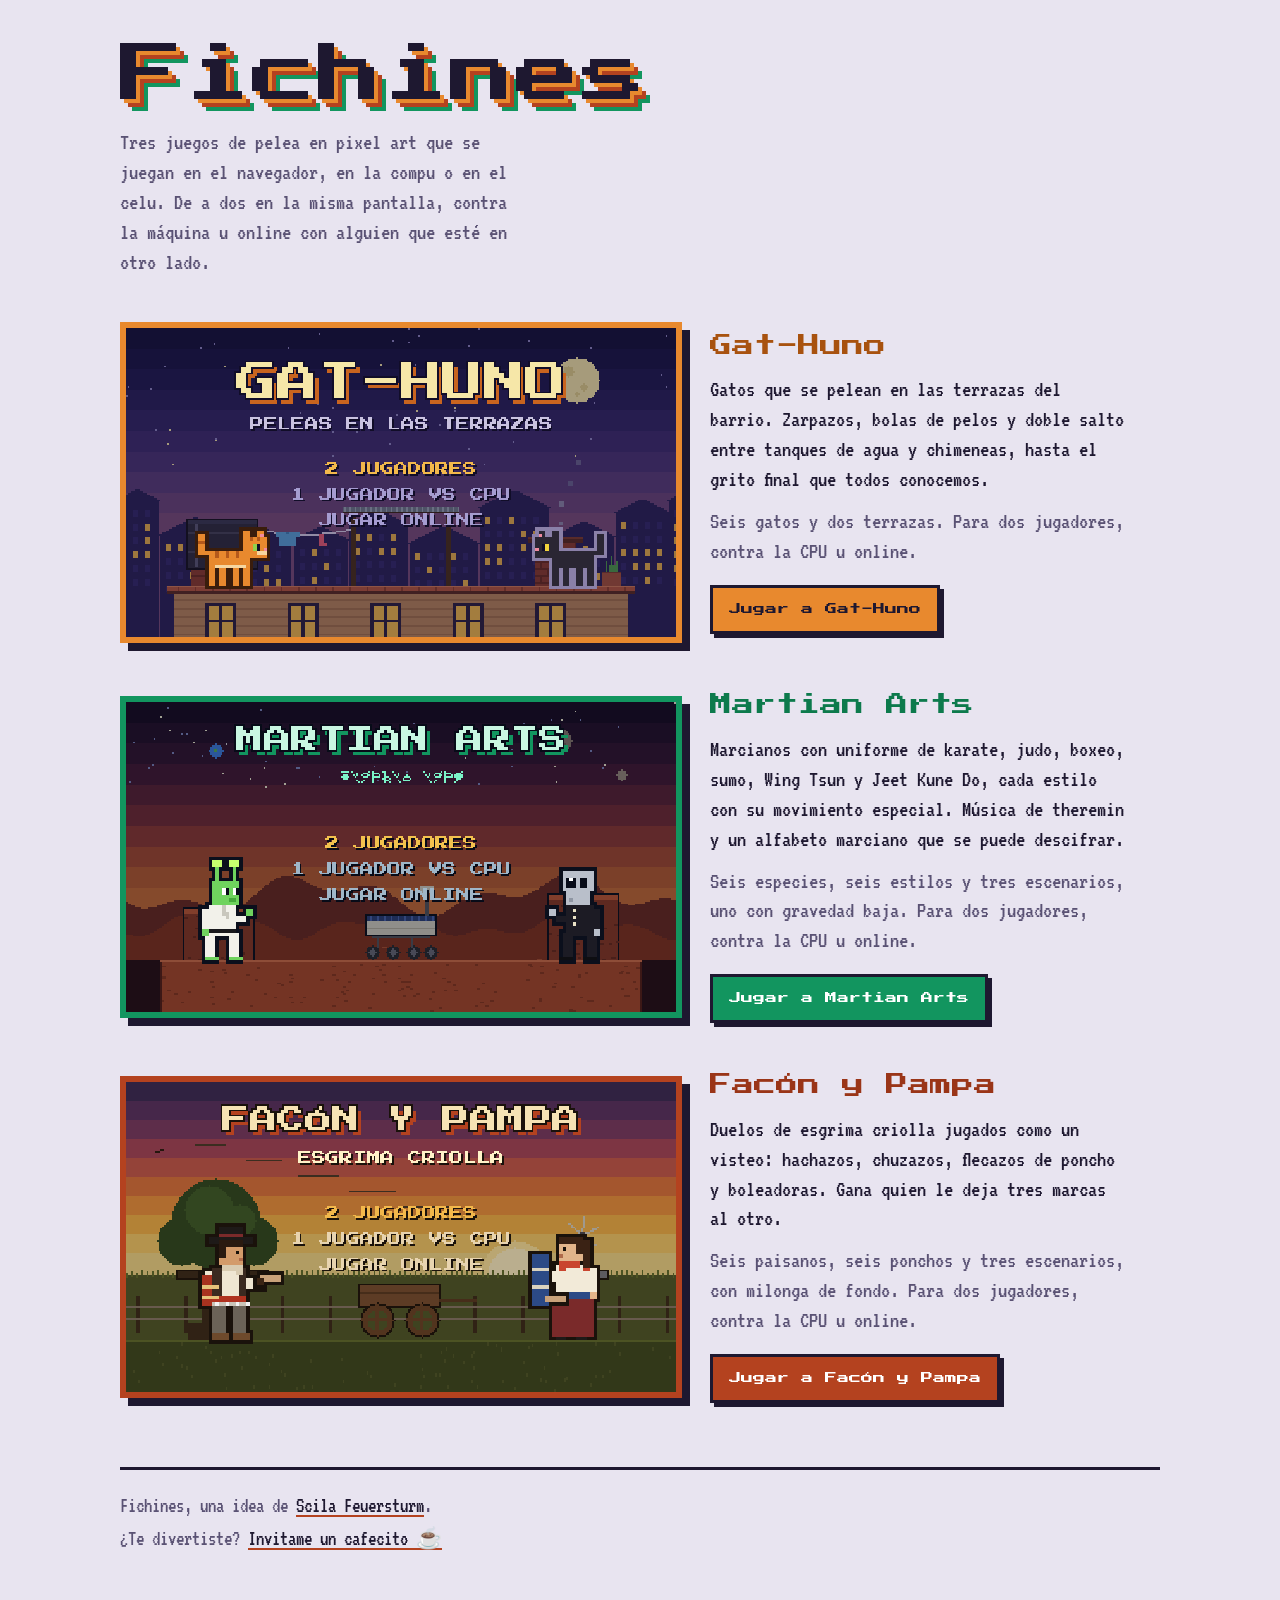
==== public/index.html @ 26279c91 "Create index.html" ====
<!DOCTYPE html>
<html lang="es">
<head>
<meta charset="utf-8">
<meta name="viewport" content="width=device-width, initial-scale=1, viewport-fit=cover">
<title>Fichines</title>
<meta name="description" content="Tres juegos de pelea en pixel art para jugar en el navegador: Gat-Huno, Martian Arts y Facón y Pampa.">
<link rel="preconnect" href="https://fonts.googleapis.com">
<link rel="preconnect" href="https://fonts.gstatic.com" crossorigin>
<link href="https://fonts.googleapis.com/css2?family=Press+Start+2P&family=VT323&display=swap" rel="stylesheet">
<style>
:root{
  --bg:#e8e4f0; --ink:#1e1830; --muted:#5a5274; --line:#1e1830; --shade:#c9c2db;
  --gh:#e8892e; --gh-ink:#1e1830; --ma:#12955f; --ma-ink:#ffffff; --fp:#b4421f; --fp-ink:#ffffff;
  --gh-text:#a8520f; --ma-text:#0d7a4c; --fp-text:#9a3518;
  color-scheme: light;
  box-sizing:border-box;
  padding-top:env(safe-area-inset-top,0px);
  padding-bottom:env(safe-area-inset-bottom,0px);
}
@media (prefers-color-scheme: dark){
  :root:not([data-theme="light"]){
    --bg:#16121f; --ink:#f1ead9; --muted:#a79fbf; --line:#3d3555; --shade:#0c0a12;
    --gh:#f0913a; --gh-ink:#16121f; --ma:#4ef0a5; --ma-ink:#16121f; --fp:#e0603e; --fp-ink:#16121f; --gh-text:#f0913a; --ma-text:#4ef0a5; --fp-text:#e0603e;
    color-scheme: dark;
  }
}
:root[data-theme="dark"]{
  --bg:#16121f; --ink:#f1ead9; --muted:#a79fbf; --line:#3d3555; --shade:#0c0a12;
  --gh:#f0913a; --gh-ink:#16121f; --ma:#4ef0a5; --ma-ink:#16121f; --fp:#e0603e; --fp-ink:#16121f; --gh-text:#f0913a; --ma-text:#4ef0a5; --fp-text:#e0603e;
  color-scheme: dark;
}
html{scroll-padding-top:env(safe-area-inset-top,0px);}
*,*::before,*::after{box-sizing:border-box}
body{margin:0; background:var(--bg); color:var(--ink); font-family:"VT323", ui-monospace, "Courier New", monospace; font-size:23px; line-height:1.3}
main{max-width:1080px; margin:0 auto; padding:40px 20px 56px}
header{margin-bottom:44px}
h1{font-family:"Press Start 2P", ui-monospace, monospace; font-weight:normal; font-size:clamp(34px,7vw,64px); line-height:1.1; margin:0 0 18px; letter-spacing:2px;
   text-shadow:4px 4px 0 var(--gh), 8px 8px 0 var(--fp), 12px 12px 0 var(--ma)}
header p{max-width:44ch; margin:0; color:var(--muted)}
.games{display:flex; flex-direction:column; gap:48px}
.game{display:grid; grid-template-columns:minmax(0,1.25fr) minmax(0,1fr); gap:28px; align-items:center}
.screen{display:block; border:6px solid var(--accent); background:#000; box-shadow:8px 8px 0 var(--line); line-height:0}
.screen img{width:100%; height:auto; image-rendering:pixelated; image-rendering:crisp-edges; display:block}
.screen:focus-visible{outline:4px solid var(--ink); outline-offset:4px}
.info h2{font-family:"Press Start 2P", ui-monospace, monospace; font-weight:normal; font-size:clamp(17px,2.4vw,22px); line-height:1.35; margin:0 0 14px; color:var(--accent-text)}
.info p{margin:0 0 12px; max-width:46ch}
.info .modes{color:var(--muted)}
.play{display:inline-block; margin-top:6px; font-family:"Press Start 2P", ui-monospace, monospace; font-size:12px; line-height:1.4;
  background:var(--accent); color:var(--accent-ink); text-decoration:none; padding:13px 16px; border:3px solid var(--line); box-shadow:4px 4px 0 var(--line)}
.play:hover{filter:brightness(1.08)}
.play:active{transform:translate(3px,3px); box-shadow:1px 1px 0 var(--line)}
.play:focus-visible{outline:4px solid var(--ink); outline-offset:3px}
footer{margin-top:64px; padding-top:22px; border-top:3px solid var(--line); color:var(--muted); font-size:21px}
footer p{margin:0 0 6px}
footer a{color:var(--ink); text-decoration:underline; text-decoration-color:var(--fp); text-underline-offset:3px}
footer a:hover{color:var(--fp)}
footer a:focus-visible{outline:3px solid var(--ink); outline-offset:2px}
@media (max-width:760px){
  main{padding-top:28px}
  .game{grid-template-columns:1fr; gap:18px}
  .games{gap:40px}
  h1{text-shadow:3px 3px 0 var(--gh), 6px 6px 0 var(--fp), 9px 9px 0 var(--ma)}
}
@media (prefers-reduced-motion: reduce){ .play:active{transform:none} }
</style>
</head>
<body>
<main>
  <header>
    <h1>Fichines</h1>
    <p>Tres juegos de pelea en pixel art que se juegan en el navegador, en la compu o en el celu. De a dos en la misma pantalla, contra la máquina u online con alguien que esté en otro lado.</p>
  </header>
  <section class="games" aria-label="Juegos">
    <article class="game" style="--accent:var(--gh); --accent-ink:var(--gh-ink); --accent-text:var(--gh-text)">
      <a class="screen" href="https://gat-huno.onrender.com" aria-label="Jugar a Gat-Huno">
        <img src="[data-uri]" width="640" height="360" alt="Pantalla de título de Gat-Huno: un gato naranja y uno negro frente a frente en una terraza de noche">
      </a>
      <div class="info">
        <h2>Gat-Huno</h2>
        <p>Gatos que se pelean en las terrazas del barrio. Zarpazos, bolas de pelos y doble salto entre tanques de agua y chimeneas, hasta el grito final que todos conocemos.</p>
        <p class="modes">Seis gatos y dos terrazas. Para dos jugadores, contra la CPU u online.</p>
        <a class="play" href="https://gat-huno.onrender.com">Jugar a Gat-Huno</a>
      </div>
    </article>
    <article class="game" style="--accent:var(--ma); --accent-ink:var(--ma-ink); --accent-text:var(--ma-text)">
      <a class="screen" href="https://martian-arts.onrender.com" aria-label="Jugar a Martian Arts">
        <img src="[data-uri]" width="640" height="360" alt="Pantalla de título de Martian Arts: un marciano verde con gi de karate y un gris con traje de kung fu en un cráter de Marte">
      </a>
      <div class="info">
        <h2>Martian Arts</h2>
        <p>Marcianos con uniforme de karate, judo, boxeo, sumo, Wing Tsun y Jeet Kune Do, cada estilo con su movimiento especial. Música de theremin y un alfabeto marciano que se puede descifrar.</p>
        <p class="modes">Seis especies, seis estilos y tres escenarios, uno con gravedad baja. Para dos jugadores, contra la CPU u online.</p>
        <a class="play" href="https://martian-arts.onrender.com">Jugar a Martian Arts</a>
      </div>
    </article>
    <article class="game" style="--accent:var(--fp); --accent-ink:var(--fp-ink); --accent-text:var(--fp-text)">
      <a class="screen" href="https://facon-y-pampa.onrender.com" aria-label="Jugar a Facón y Pampa">
        <img src="[data-uri]" width="640" height="360" alt="Pantalla de título de Facón y Pampa: un gaucho y una china frente a frente en la pampa al atardecer">
      </a>
      <div class="info">
        <h2>Facón y Pampa</h2>
        <p>Duelos de esgrima criolla jugados como un visteo: hachazos, chuzazos, flecazos de poncho y boleadoras. Gana quien le deja tres marcas al otro.</p>
        <p class="modes">Seis paisanos, seis ponchos y tres escenarios, con milonga de fondo. Para dos jugadores, contra la CPU u online.</p>
        <a class="play" href="https://facon-y-pampa.onrender.com">Jugar a Facón y Pampa</a>
      </div>
    </article>
  </section>
  <footer>
    <p>Fichines, una idea de <a href="https://www.linkedin.com/in/priscila-gomez-dv" target="_blank" rel="noopener">Scila Feuersturm</a>.</p>
    <p>¿Te divertiste? <a href="https://cafecito.app/scilafeuersturm" target="_blank" rel="noopener">Invitame un cafecito ☕</a></p>
  </footer>
</main>
</body>
</html>
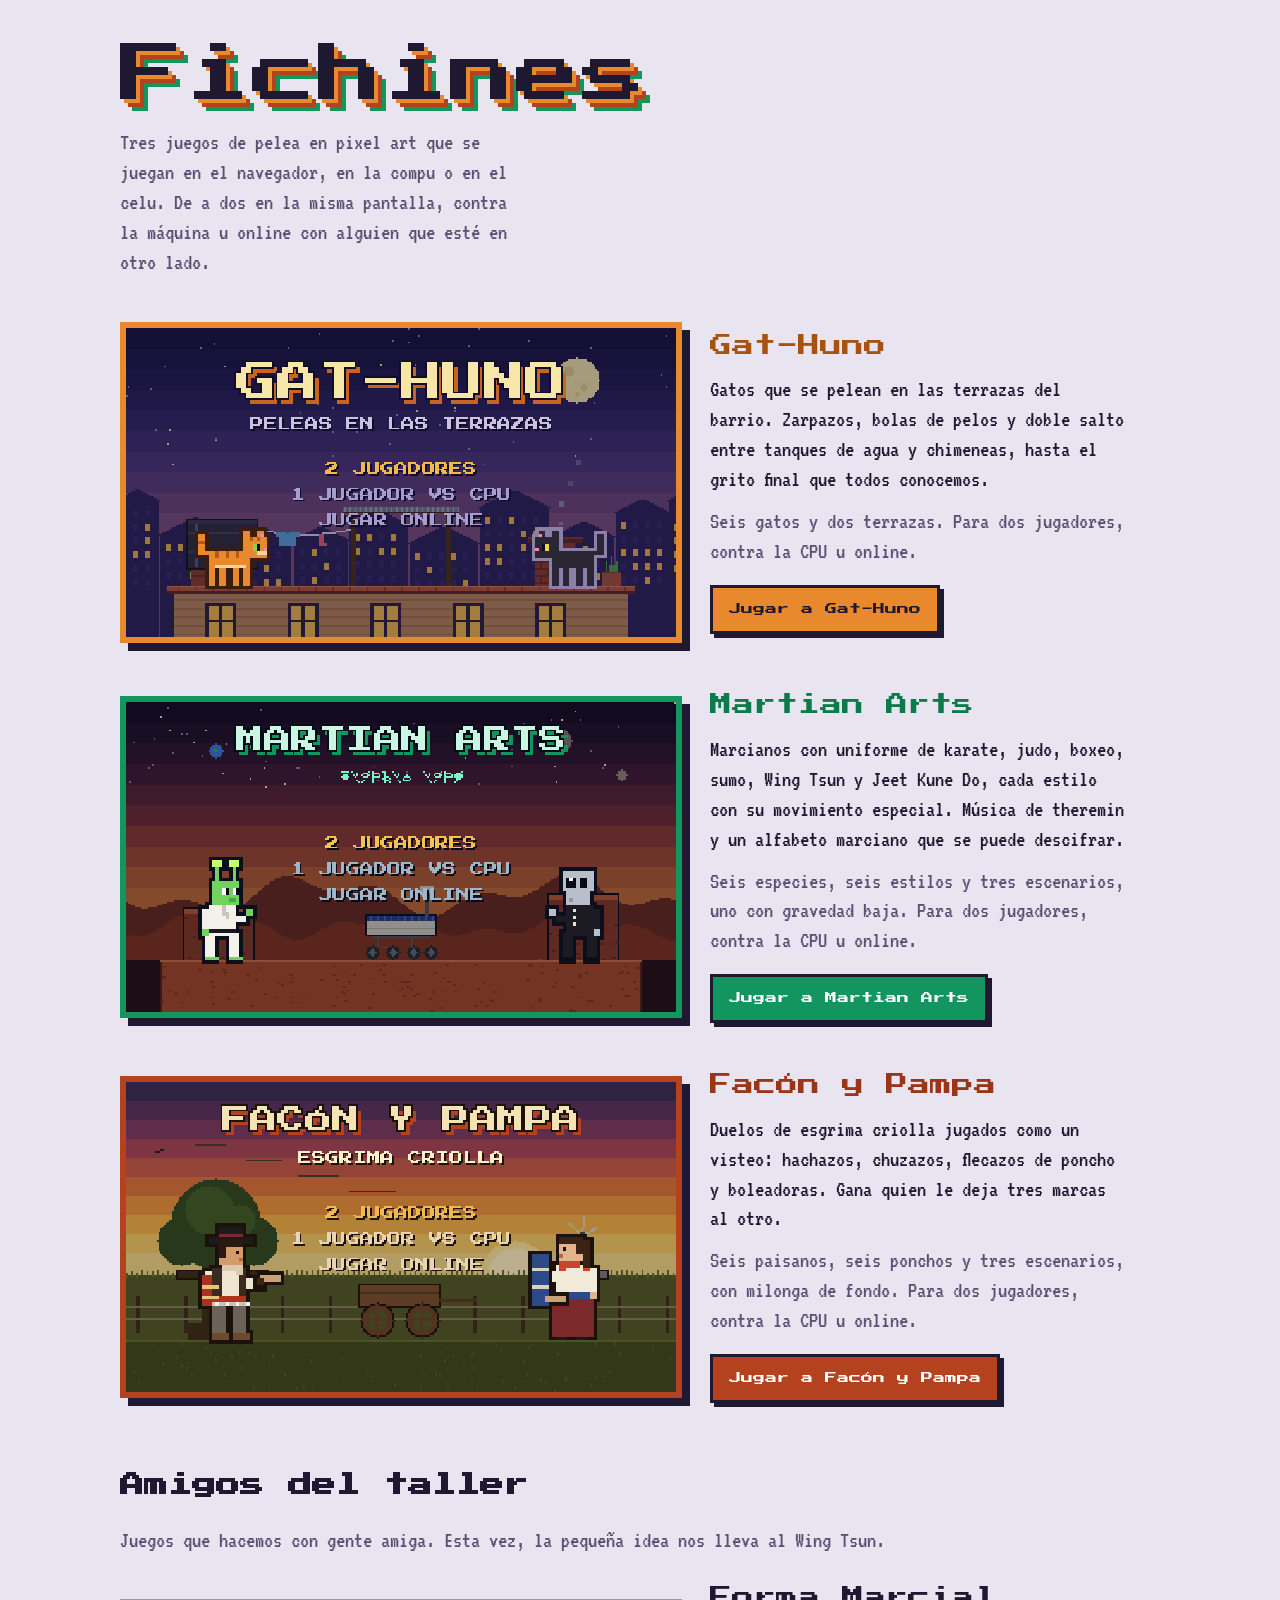
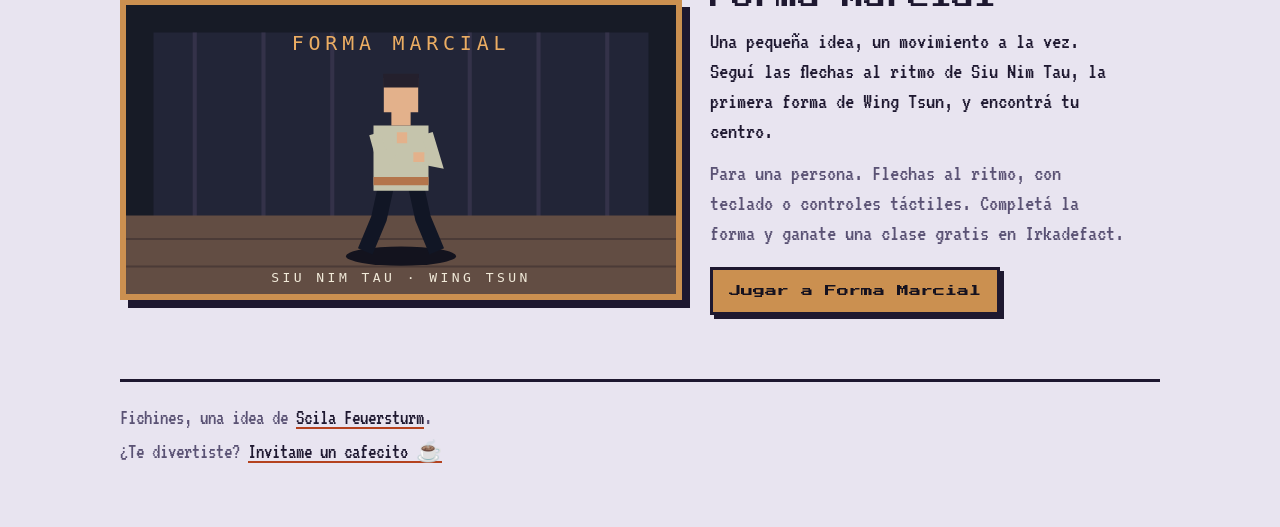
==== commit b8f063ed: "Agregado Irkadefact" ====
--- a/public/index.html
+++ b/public/index.html
@@ -4,7 +4,7 @@
 <meta charset="utf-8">
 <meta name="viewport" content="width=device-width, initial-scale=1, viewport-fit=cover">
 <title>Fichines</title>
-<meta name="description" content="Tres juegos de pelea en pixel art para jugar en el navegador: Gat-Huno, Martian Arts y Facón y Pampa.">
+<meta name="description" content="Juegos de pelea en pixel art y amigos del taller: Gat-Huno, Martian Arts, Facón y Pampa y Forma Marcial.">
 <link rel="preconnect" href="https://fonts.googleapis.com">
 <link rel="preconnect" href="https://fonts.gstatic.com" crossorigin>
 <link href="https://fonts.googleapis.com/css2?family=Press+Start+2P&family=VT323&display=swap" rel="stylesheet">
@@ -106,6 +106,21 @@
       </div>
     </article>
   </section>
+  <section class="friends" aria-labelledby="friends-title" style="margin-top:64px">
+    <h2 id="friends-title" style="font-family:'Press Start 2P',monospace;font-size:clamp(17px,3vw,24px);line-height:1.5">Amigos del taller</h2>
+    <p style="color:var(--muted);margin-bottom:28px">Juegos que hacemos con gente amiga. Esta vez, la pequeña idea nos lleva al Wing Tsun.</p>
+    <article class="game" style="--accent:#cb9050;--accent-ink:#16121f;--accent-text:var(--ink)">
+      <a class="screen" href="forma-marcial/" aria-label="Jugar a Forma Marcial">
+        <img src="forma-marcial/cover.svg" alt="Forma Marcial: un practicante de Wing Tsun en un salón de entrenamiento pixel art" width="800" height="420" loading="lazy">
+      </a>
+      <div class="info">
+        <h2>Forma Marcial</h2>
+        <p>Una pequeña idea, un movimiento a la vez. Seguí las flechas al ritmo de Siu Nim Tau, la primera forma de Wing Tsun, y encontrá tu centro.</p>
+        <p class="modes">Para una persona. Flechas al ritmo, con teclado o controles táctiles. Completá la forma y ganate una clase gratis en Irkadefact.</p>
+        <a class="play" href="forma-marcial/">Jugar a Forma Marcial</a>
+      </div>
+    </article>
+  </section>
   <footer>
     <p>Fichines, una idea de <a href="https://www.linkedin.com/in/priscila-gomez-dv" target="_blank" rel="noopener">Scila Feuersturm</a>.</p>
     <p>¿Te divertiste? <a href="https://cafecito.app/scilafeuersturm" target="_blank" rel="noopener">Invitame un cafecito ☕</a></p>
